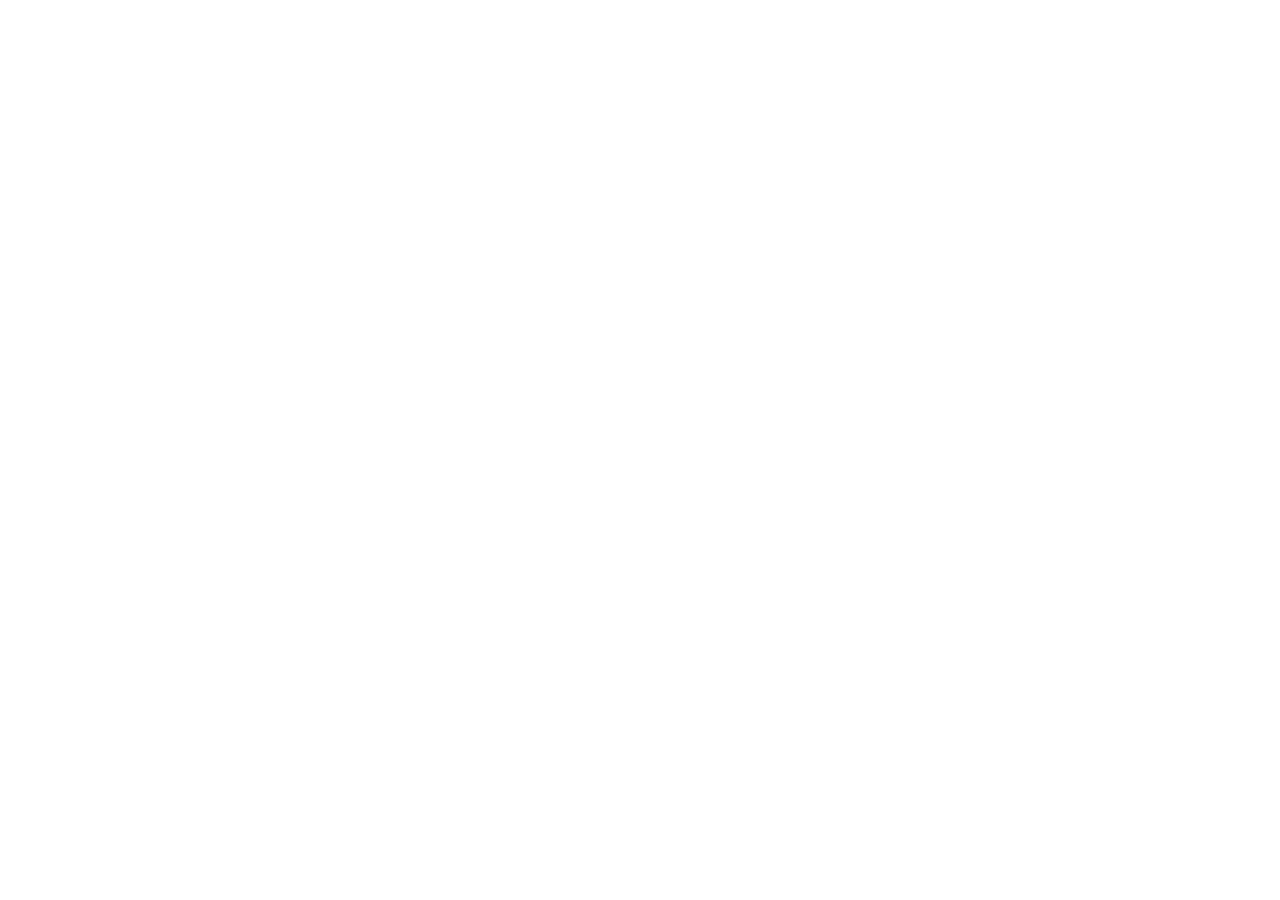
==== index.html @ d670f0f4 "xihua" ====
<!doctype html>
<html lang="zh-CN">
  <head>
    <meta charset="UTF-8" />
    <meta name="viewport" content="width=device-width, initial-scale=1.0" />
    <meta name="theme-color" content="#f7f8f2" />
    <link rel="icon" type="image/svg+xml" href="/logo.svg" />
    <title>今天吃什么</title>
  </head>
  <body>
    <div id="root"></div>
    <script>
      if (window.location.protocol === "file:" && !/[\\/]docs[\\/]index\.html$/i.test(decodeURIComponent(window.location.pathname))) {
        window.location.replace(new URL("./docs/index.html", window.location.href).href);
      }
    </script>
    <script type="module" src="/src/main.tsx"></script>
  </body>
</html>
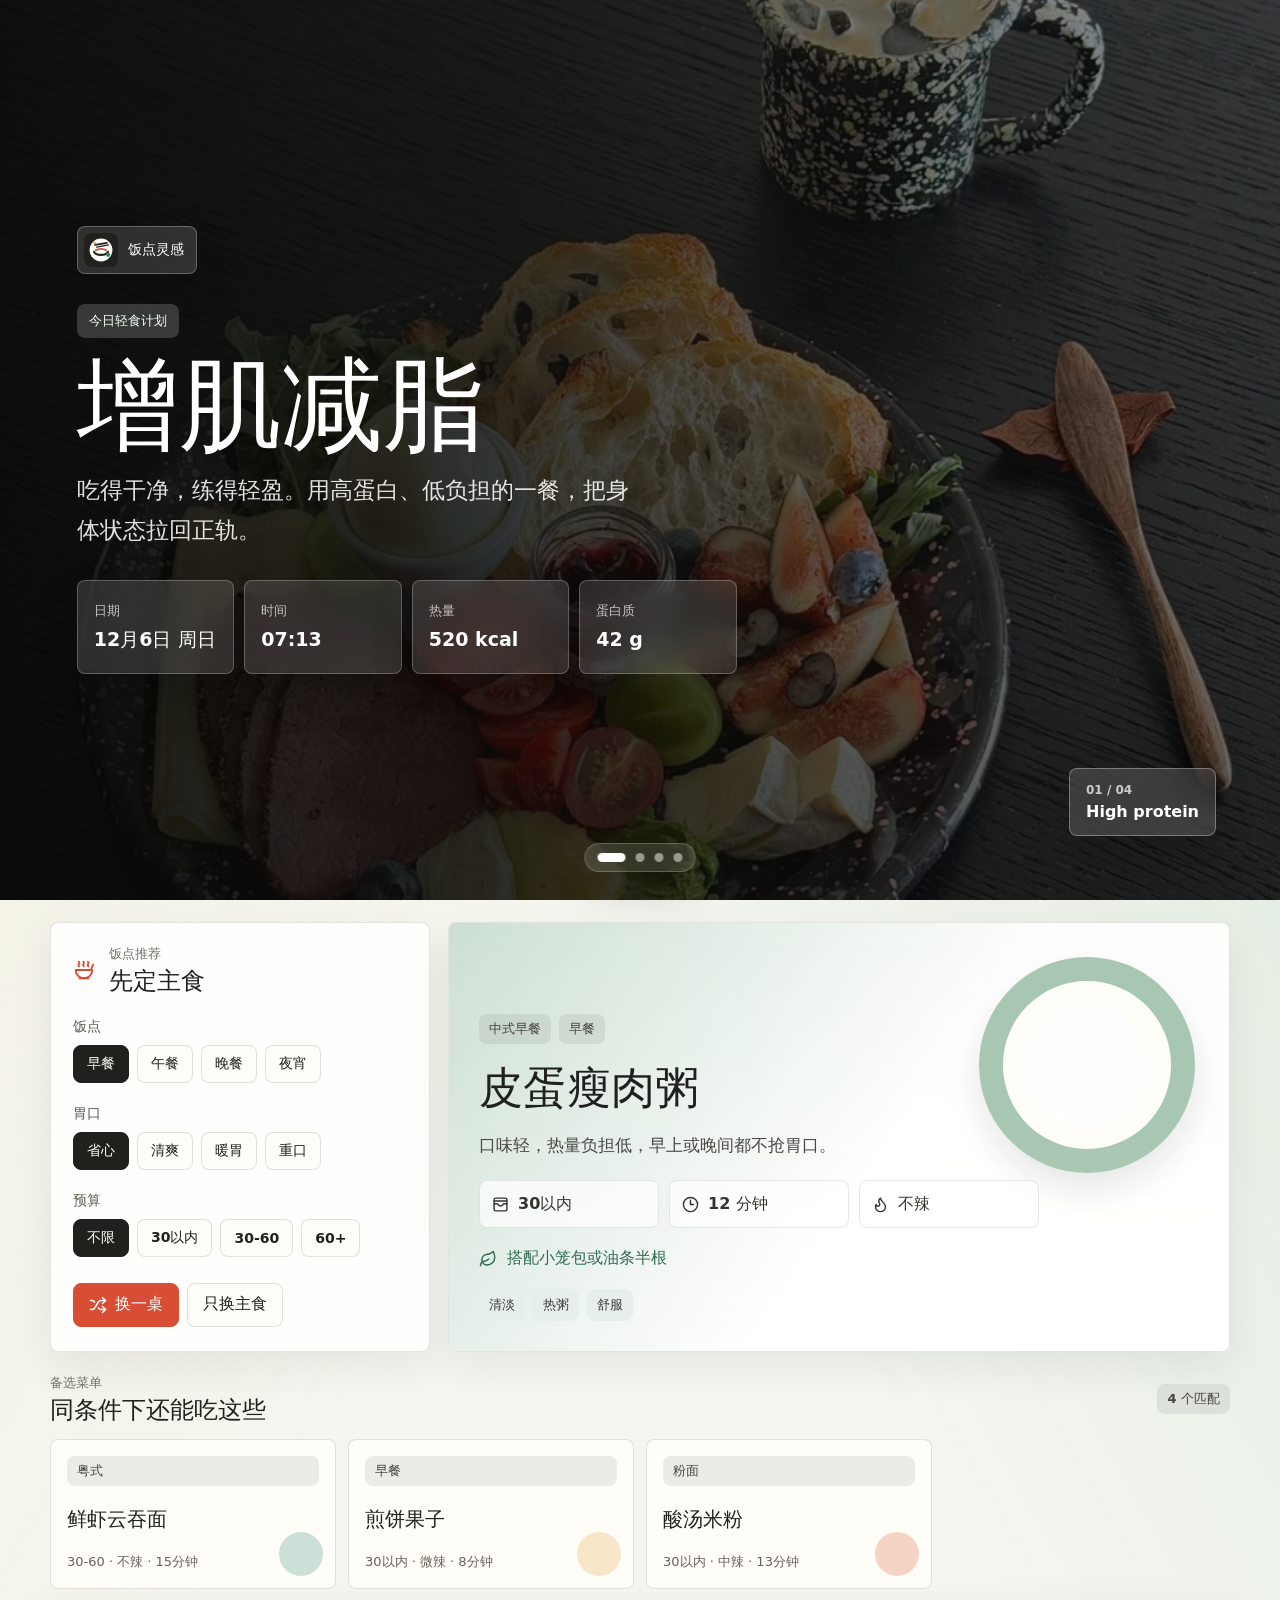
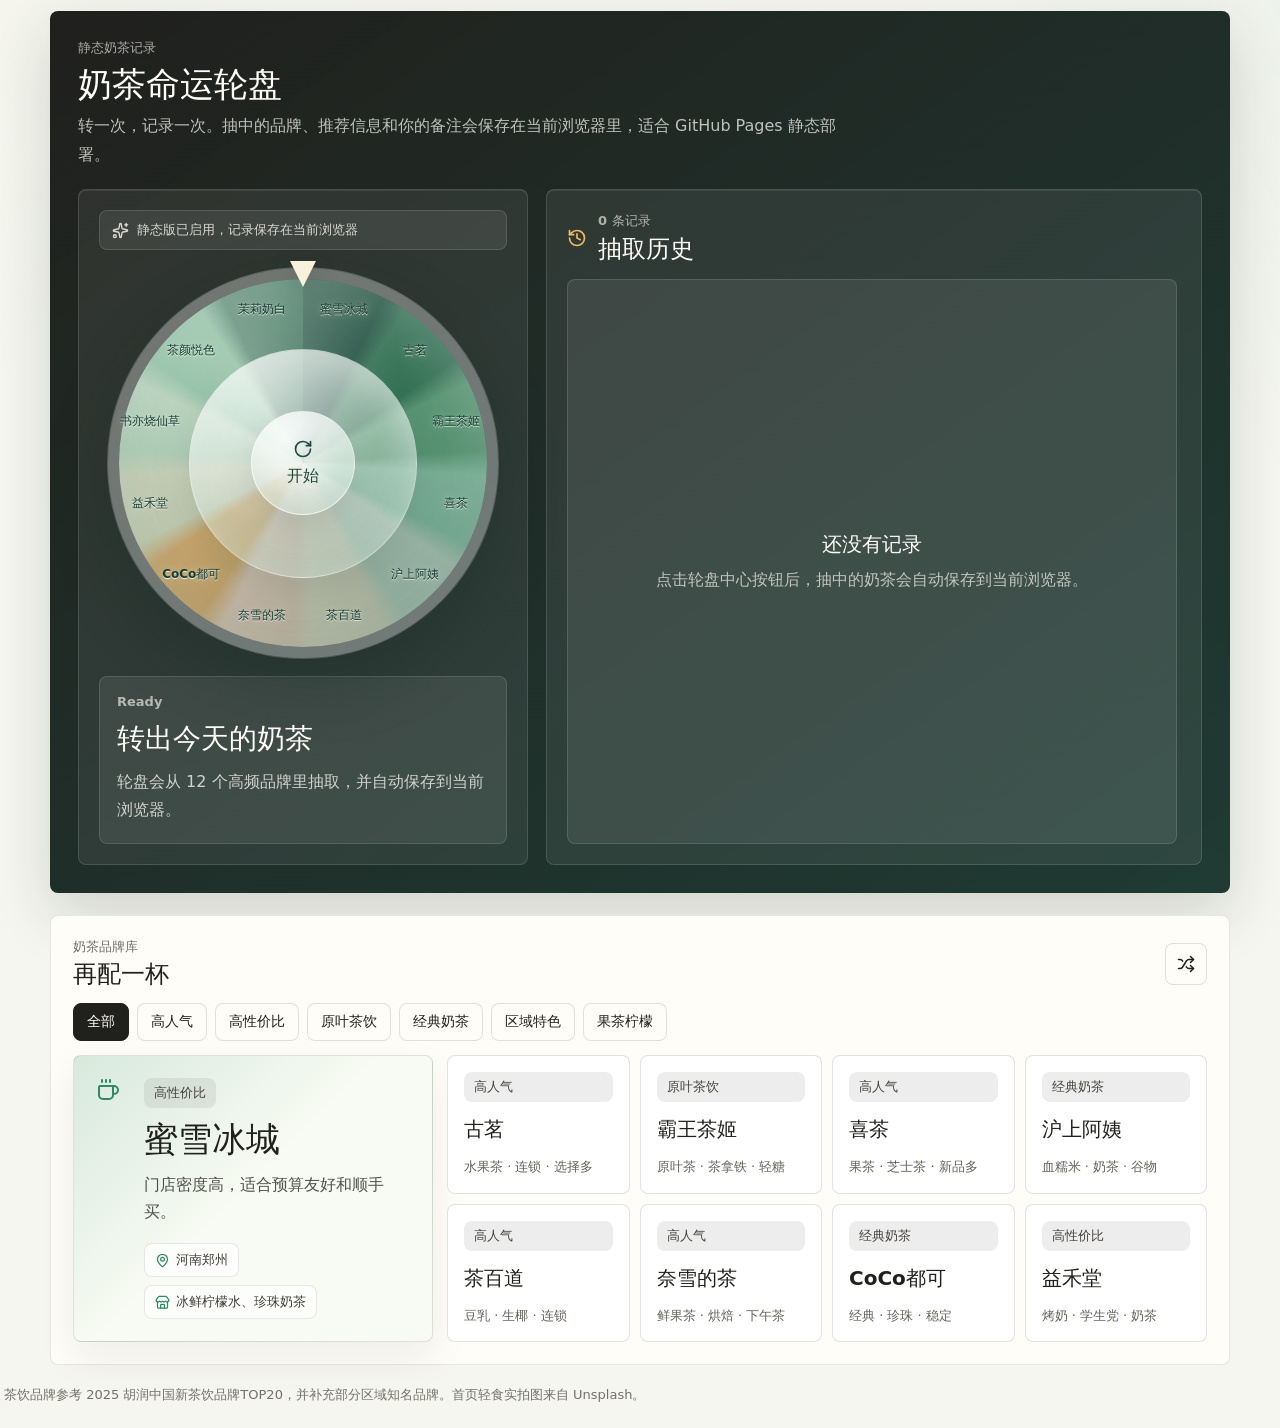
==== commit fc52d9da: "Add files via upload" ====
--- a/index.html
+++ b/index.html
@@ -4,16 +4,12 @@
     <meta charset="UTF-8" />
     <meta name="viewport" content="width=device-width, initial-scale=1.0" />
     <meta name="theme-color" content="#f7f8f2" />
-    <link rel="icon" type="image/svg+xml" href="/logo.svg" />
+    <link rel="icon" type="image/svg+xml" href="./logo.svg" />
     <title>今天吃什么</title>
+    <script defer src="./assets/static-entry-OGazrVI2.js"></script>
+    <link rel="stylesheet" href="./assets/static-entry-RUW2X39W.css">
   </head>
   <body>
     <div id="root"></div>
-    <script>
-      if (window.location.protocol === "file:" && !/[\\/]docs[\\/]index\.html$/i.test(decodeURIComponent(window.location.pathname))) {
-        window.location.replace(new URL("./docs/index.html", window.location.href).href);
-      }
-    </script>
-    <script type="module" src="/src/main.tsx"></script>
   </body>
 </html>
--- a/assets/static-entry-RUW2X39W.css
+++ b/assets/static-entry-RUW2X39W.css
@@ -0,0 +1 @@
+:root{color:#20201d;font-synthesis:none;text-rendering:optimizelegibility;-webkit-font-smoothing:antialiased;-moz-osx-font-smoothing:grayscale;background:#f7f8f2;font-family:Inter,PingFang SC,Microsoft YaHei,Noto Sans CJK SC,system-ui,sans-serif}*{box-sizing:border-box}body{background:linear-gradient(120deg,#f4eedec7,#0000 38%),linear-gradient(240deg,#2f8a6421,#0000 40%),#f4f6ef;min-width:320px;min-height:100vh;margin:0}button{font:inherit}.app-shell{width:min(100%,1920px);margin:0 auto;padding:0 0 22px}.hero-stage{background:#0c0d0b;min-height:100vh;position:relative}.hero-slider{scroll-snap-type:x mandatory;scroll-behavior:smooth;scrollbar-width:none;background:#0c0d0b;width:100%;min-height:100vh;display:flex;overflow:auto hidden}.hero-slider::-webkit-scrollbar{display:none}.app-header{scroll-snap-align:start;scroll-snap-stop:always;background:linear-gradient(90deg, #090a08d1 0%, #0d0f0ca8 38%, #0d0f0c47 68%, #0d0f0c1f 100%), linear-gradient(180deg, #0a0b092e, #0a0b0975), var(--hero-image) var(--hero-position) / cover no-repeat;min-height:100vh;box-shadow:none;border:0;border-radius:0;flex:0 0 100%;align-items:center;padding:56px clamp(24px,6vw,96px);display:flex;position:relative;overflow:hidden}.app-header:after{content:"";pointer-events:none;background:#00000038;position:absolute;inset:0}.app-header.content-right{background:linear-gradient(270deg, #090a08d6 0%, #0d0f0cad 38%, #0d0f0c47 70%, #0d0f0c1a 100%), linear-gradient(180deg, #0a0b0929, #0a0b0970), var(--hero-image) var(--hero-position) / cover no-repeat;justify-content:flex-end}.app-header.content-right .header-copy{text-align:right;align-items:flex-end}.app-header.content-right .hero-copy{justify-items:end}.app-header.content-right .hero-stats{direction:rtl}.app-header.content-right .hero-stat{text-align:left;direction:ltr}.header-copy{z-index:1;flex-direction:column;justify-content:center;align-items:flex-start;gap:30px;width:min(760px,100%);min-width:0;padding:0;display:flex;position:relative}.brand-lockup{color:#fff;-webkit-backdrop-filter:blur(14px);backdrop-filter:blur(14px);background:#ffffff24;border:1px solid #ffffff42;border-radius:8px;align-items:center;gap:10px;min-height:46px;padding:6px 12px 6px 6px;font-size:14px;font-weight:900;display:inline-flex;box-shadow:0 16px 36px #0000002e}.project-logo{width:34px;height:34px;display:block}.hero-copy{gap:18px;max-width:620px;display:grid}.hero-kicker{color:#f7fff7;-webkit-backdrop-filter:blur(12px);backdrop-filter:blur(12px);background:#ffffff2e;border-radius:8px;align-items:center;width:fit-content;min-height:34px;padding:7px 12px;font-size:13px;font-weight:950;display:inline-flex}.hero-copy p{color:#ffffffe0;max-width:560px;font-size:23px;font-weight:850;line-height:1.72}.hero-stats{grid-template-columns:repeat(4,minmax(0,1fr));gap:10px;width:min(100%,660px);display:grid}.hero-stat{-webkit-backdrop-filter:blur(14px);backdrop-filter:blur(14px);background:#ffffff21;border:1px solid #ffffff3d;border-radius:8px;align-content:center;gap:8px;min-height:94px;padding:16px;display:grid;box-shadow:0 18px 42px #0000002e}.hero-stat span{color:#ffffffb8;font-size:13px;font-weight:900}.hero-stat strong{color:#fff;font-size:19px;font-weight:950;line-height:1.25}.date-chip,.result-topline span,.section-heading>span,.drink-feature>div>span,.brand-card>span,.meal-card>span{color:#45443e;background:#20201d14;border-radius:8px;align-items:center;min-height:30px;padding:5px 10px;font-size:13px;font-weight:700;display:inline-flex}h1,h2,h3,p{margin:0}h1{letter-spacing:0;color:#fff;font-size:clamp(68px,8vw,126px);font-weight:950;line-height:.95}.hero-badge{z-index:1;-webkit-backdrop-filter:blur(14px);backdrop-filter:blur(14px);color:#fff;background:#ffffff26;border:1px solid #ffffff52;border-radius:8px;gap:5px;padding:14px 16px;display:grid;position:absolute;bottom:clamp(24px,5vw,72px);right:clamp(24px,5vw,72px);box-shadow:0 18px 40px #0000002e}.content-right .hero-badge{left:clamp(24px,5vw,72px);right:auto}.slide-dots{z-index:3;-webkit-backdrop-filter:blur(16px);backdrop-filter:blur(16px);background:#ffffff1f;border:1px solid #ffffff38;border-radius:999px;align-items:center;gap:10px;padding:9px 12px;display:inline-flex;position:absolute;bottom:28px;left:50%;transform:translate(-50%);box-shadow:0 18px 40px #0000002e}.slide-dot{cursor:pointer;background:#ffffff80;border:0;border-radius:999px;width:9px;height:9px;padding:0;transition:width .18s,background .18s,transform .18s}.slide-dot:hover,.slide-dot:focus-visible{background:#ffffffdb;outline:none;transform:scale(1.1)}.slide-dot.active{background:#fff;width:28px}.hero-badge span{color:#ffffffbd;font-size:12px;font-weight:900}.hero-badge strong{font-size:16px;font-weight:950;line-height:1.2}main{gap:22px;width:min(1180px,100% - 40px);margin:0 auto;padding-top:22px;display:grid}.decision-tool{grid-template-columns:380px minmax(0,1fr);align-items:stretch;gap:18px;display:grid}.tool-controls,.result-panel,.drink-feature{background:#ffffffdb;border:1px solid #20201d1f;border-radius:8px;box-shadow:0 16px 40px #20201d12}.tool-controls{align-content:start;gap:22px;padding:22px;display:grid}.section-title,.section-heading{justify-content:space-between;align-items:center;gap:14px;display:flex}.section-title{justify-content:flex-start}.section-title svg{color:#d94d35;flex:none}.section-title p,.section-heading p{color:#727067;font-size:13px;font-weight:800}.section-title h2,.section-heading h2{color:#20201d;letter-spacing:0;margin-top:4px;font-size:24px;line-height:1.2}.control-group{gap:9px;display:grid}.control-group>span{color:#5c5a52;font-size:14px;font-weight:800}.segmented,.drink-controls,.action-row,.tag-row,.brand-meta{flex-wrap:wrap;gap:8px;display:flex}.seg-button,.secondary-action,.icon-action,.primary-action,.meal-card,.brand-card{color:#20201d;cursor:pointer;background:#fffdf8;border:1px solid #20201d21;border-radius:8px;transition:transform .16s,border-color .16s,background .16s,box-shadow .16s}.seg-button{min-height:38px;padding:8px 13px;font-size:14px;font-weight:800}.seg-button:hover,.secondary-action:hover,.icon-action:hover,.meal-card:hover,.brand-card:hover{border-color:#d94d3573;transform:translateY(-1px);box-shadow:0 8px 18px #20201d14}.seg-button.active{color:#fffdf8;background:#20201d;border-color:#20201d}.action-row{margin-top:4px}.primary-action,.secondary-action{justify-content:center;align-items:center;gap:8px;min-height:44px;padding:10px 15px;font-weight:900;display:inline-flex}.primary-action{color:#fff;background:#d94d35;border-color:#d94d35}.primary-action:hover{transform:translateY(-1px);box-shadow:0 12px 28px #d94d3547}.result-panel{align-content:end;gap:20px;min-height:430px;padding:30px;display:grid;position:relative;overflow:hidden}.result-panel:before{content:"";background:linear-gradient(125deg, color-mix(in srgb, var(--accent) 28%, transparent), transparent 55%), linear-gradient(180deg, #fff3, #ffffffeb);pointer-events:none;position:absolute;inset:0}.result-panel:after{content:"";border:24px solid color-mix(in srgb, var(--accent) 55%, #fff);opacity:.88;border-radius:50%;width:168px;height:168px;position:absolute;top:34px;right:34px;box-shadow:inset 0 0 0 22px #fffdf8,0 16px 34px #20201d1f}.result-panel>*{z-index:1;position:relative}.result-topline{flex-wrap:wrap;gap:8px;display:flex}.result-panel h2{letter-spacing:0;max-width:520px;font-size:44px;line-height:1.08}.result-panel p{color:#4b4943;max-width:560px;font-size:17px;line-height:1.7}.meta-grid{grid-template-columns:repeat(3,minmax(120px,1fr));gap:10px;max-width:560px;display:grid}.metric{color:#34332e;background:#ffffffb8;border:1px solid #20201d1a;border-radius:8px;align-items:center;gap:9px;min-height:48px;padding:10px 12px;font-weight:850;display:flex}.metric svg,.pairing-line svg,.brand-meta svg{flex:none}.pairing-line{color:#2f6e50;align-items:center;gap:10px;font-weight:850;display:flex}.tag-row span{background:color-mix(in srgb, var(--accent) 14%, #fff);color:#3c3a35;border-radius:8px;padding:7px 10px;font-size:13px;font-weight:800}.suggestion-section,.drink-section{gap:14px;display:grid}.meal-grid{grid-template-columns:repeat(4,minmax(0,1fr));gap:12px;display:grid}.meal-card,.brand-card{text-align:left;align-content:space-between;gap:10px;min-height:150px;padding:16px;display:grid;position:relative;overflow:hidden}.meal-card:after{content:"";background:color-mix(in srgb, var(--accent) 26%, transparent);border-radius:50%;width:44px;height:44px;position:absolute;inset:auto 12px 12px auto}.meal-card strong,.brand-card strong{color:#20201d;font-size:20px;line-height:1.25}.meal-card small,.brand-card small{color:#66635b;font-size:13px;line-height:1.5}.drink-section{background:#fffdf8;border:1px solid #20201d1a;border-radius:8px;padding:22px}.icon-action{justify-content:center;align-items:center;width:42px;height:42px;display:inline-flex}.drink-layout{grid-template-columns:360px minmax(0,1fr);align-items:stretch;gap:14px;display:grid}.drink-feature{background:linear-gradient(135deg,#2f8a6429,#0000 48%),#f8fbf3;grid-template-columns:34px minmax(0,1fr);gap:14px;min-height:260px;padding:22px;display:grid}.drink-feature svg{color:#2f8a64}.drink-feature h3{letter-spacing:0;margin-top:12px;font-size:34px;line-height:1.14}.drink-feature p{color:#515049;margin-top:12px;line-height:1.7}.brand-meta{margin-top:18px}.brand-meta span{color:#3f3d38;background:#ffffffbd;border:1px solid #20201d1a;border-radius:8px;align-items:center;gap:6px;min-height:34px;padding:7px 10px;font-size:13px;font-weight:800;display:inline-flex}.brand-grid{grid-template-columns:repeat(4,minmax(0,1fr));gap:10px;display:grid}.brand-card{background:#fff;min-height:124px}.tea-wheel-section{color:#fffdf8;background:linear-gradient(145deg,#20201df5,#1f3d35eb),#20201d;border-radius:8px;gap:20px;padding:28px;display:grid;box-shadow:0 22px 58px #20201d29}.tea-wheel-heading{gap:8px;max-width:760px;display:grid}.tea-wheel-heading>span,.history-title span,.wheel-result>span,.spin-record-main>span{color:#fffdf89e;font-size:13px;font-weight:900}.tea-wheel-heading h2{color:#fffdf8;font-size:34px;line-height:1.15}.tea-wheel-heading p{color:#fffdf8b8;font-size:16px;line-height:1.8}.tea-wheel-layout{grid-template-columns:minmax(340px,450px) minmax(0,1fr);align-items:stretch;gap:18px;display:grid}.wheel-panel,.spin-history-panel{background:#ffffff12;border:1px solid #ffffff21;border-radius:8px;box-shadow:inset 0 1px #ffffff14}.wheel-panel{justify-items:center;gap:18px;padding:20px;display:grid}.wheel-status{color:#fffdf8cc;background:#ffffff14;border:1px solid #ffffff21;border-radius:8px;justify-self:stretch;align-items:center;gap:8px;min-height:40px;padding:9px 12px;font-size:13px;font-weight:850;display:flex}.wheel-stage{aspect-ratio:1;place-items:center;width:min(100%,390px);display:grid;position:relative}.wheel-pointer{z-index:3;filter:drop-shadow(0 8px 12px #112d223d);border-top:26px solid #f8f1dc;border-left:13px solid #0000;border-right:13px solid #0000;width:0;height:0;position:absolute;top:-7px;left:50%;transform:translate(-50%)}.tea-wheel{--label-radius:158px;background:conic-gradient(var(--wheel-gradient));-webkit-backdrop-filter:blur(12px)saturate(1.16);background-clip:padding-box;border:11px solid #ffffff52;border-radius:50%;width:100%;height:100%;transition:transform 3.25s cubic-bezier(.12,.74,.18,1);position:relative;box-shadow:0 26px 60px #0b211a42,0 0 0 1px #ffffff3d,inset 0 22px 48px #fff3,inset 0 -22px 48px #1e534124}.tea-wheel:before{content:"";z-index:1;pointer-events:none;background:radial-gradient(circle at 34% 24%,#fffdf861,#0000 42%),radial-gradient(circle at 70% 78%,#1f524129,#0000 48%),linear-gradient(135deg,#ffffff29,#0000 46%,#19463614);border-radius:50%;position:absolute;inset:0}.tea-wheel:after{content:"";z-index:3;-webkit-backdrop-filter:blur(18px)saturate(1.2);background:radial-gradient(circle at 34% 26%,#ffffff9e,#eff9f25c 52%,#dff1e742);border:1px solid #ffffff61;border-radius:50%;position:absolute;inset:19%;box-shadow:inset 0 20px 36px #ffffff80,inset 0 -24px 46px #397a5c21,0 18px 42px #19463626}.wheel-label{z-index:2;color:#143c31;text-align:center;text-shadow:0 1px #fffdf8cc,0 0 10px #fffdf861;pointer-events:none;width:74px;font-size:12px;font-weight:950;line-height:1.15;position:absolute;top:50%;left:50%}.wheel-spin-button{z-index:4;color:#1f4a3c;cursor:pointer;-webkit-backdrop-filter:blur(16px)saturate(1.22);background:radial-gradient(circle at 35% 24%,#ffffffc7,#ebf7ef57 58%,#d5ebe042),#ffffff3d;border:1px solid #ffffff80;border-radius:50%;flex-direction:column;justify-content:center;align-items:center;gap:7px;width:104px;height:104px;font-weight:950;transition:transform .18s,box-shadow .18s;display:inline-flex;position:absolute;box-shadow:0 18px 40px #0e2e242e,inset 0 16px 26px #ffffff70,inset 0 -14px 26px #457e6324}.wheel-spin-button:hover:not(:disabled){transform:scale(1.03);box-shadow:0 22px 48px #0e2e243d,inset 0 18px 28px #ffffff80,inset 0 -14px 26px #457e6329}.wheel-spin-button:disabled{cursor:wait;opacity:.76}.wheel-spin-button svg{transition:transform .32s}.wheel-spin-button:disabled svg{animation:.9s linear infinite wheel-button-spin}@keyframes wheel-button-spin{to{transform:rotate(360deg)}}.wheel-result{background:#ffffff14;border:1px solid #ffffff21;border-radius:8px;justify-self:stretch;gap:10px;min-height:168px;padding:17px;display:grid}.wheel-result h3{color:#fffdf8;font-size:28px;line-height:1.12}.wheel-result p{color:#fffdf8c2;line-height:1.7}.wheel-result div{flex-wrap:wrap;gap:8px;display:flex}.wheel-result strong{color:#fffdf8e0;background:#ffffff1a;border-radius:8px;align-items:center;min-height:32px;padding:6px 9px;font-size:13px;display:inline-flex}.spin-history-panel{grid-template-rows:auto minmax(0,1fr);gap:14px;min-height:100%;padding:20px;display:grid}.history-title{align-items:center;gap:11px;display:flex}.history-title svg{color:#f1ba62}.history-title h3{color:#fffdf8;margin-top:3px;font-size:24px}.spin-record-list{gap:12px;max-height:650px;padding-right:4px;display:grid;overflow:auto}.empty-records,.spin-record{background:#ffffff14;border:1px solid #ffffff21;border-radius:8px}.empty-records{text-align:center;place-content:center;gap:8px;min-height:180px;padding:24px;display:grid}.empty-records strong{font-size:20px}.empty-records span{color:#fffdf8ad;line-height:1.7}.spin-record{gap:12px;padding:15px;display:grid}.spin-record-main{gap:6px;display:grid}.spin-record-main h4{color:#fffdf8;margin:0;font-size:21px}.spin-record-main p{color:#fffdf8ad;line-height:1.6}.spin-record textarea{resize:vertical;color:#fffdf8;width:100%;min-height:80px;font:inherit;background:#00000029;border:1px solid #ffffff24;border-radius:8px;padding:10px 12px;line-height:1.5}.spin-record textarea::placeholder{color:#fffdf86b}.record-actions{flex-wrap:wrap;gap:8px;display:flex}.record-actions button{color:#fffdf8;cursor:pointer;background:#ffffff1f;border:1px solid #ffffff29;border-radius:8px;align-items:center;gap:7px;min-height:38px;padding:8px 11px;font-weight:850;display:inline-flex}.record-actions button:hover{background:#ffffff2e}.record-actions .ghost-danger{color:#ffd8cd}footer{color:#747169;padding:20px 4px 0;font-size:13px;line-height:1.6}@media (width<=980px){.decision-tool,.drink-layout{grid-template-columns:1fr}.app-header{background:linear-gradient(90deg, #090a08db 0%, #0d0f0c94 58%, #0d0f0c33 100%), linear-gradient(180deg, #0a0b0938, #0a0b0985), var(--hero-image) var(--hero-position) / cover no-repeat;min-height:100vh}.app-header.content-right{background:linear-gradient(270deg, #090a08db 0%, #0d0f0c99 56%, #0d0f0c33 100%), linear-gradient(180deg, #0a0b0938, #0a0b0985), var(--hero-image) var(--hero-position) / cover no-repeat}.meal-grid,.brand-grid,.tea-wheel-layout{grid-template-columns:repeat(2,minmax(0,1fr))}.tea-wheel-layout{grid-template-columns:1fr}.spin-record-list{max-height:none}}@media (width<=640px){.app-shell{width:100%;padding-top:0}.app-header{background:linear-gradient(180deg, #070807c7 0%, #0708079e 44%, #070807c2 100%), var(--hero-image) center / cover no-repeat;min-height:100vh;padding:24px 18px}.app-header.content-right{background:linear-gradient(180deg, #070807c7 0%, #0708079e 44%, #070807c2 100%), var(--hero-image) center / cover no-repeat;justify-content:flex-start}.app-header.content-right .header-copy,.app-header.content-right .hero-copy{text-align:left;place-items:flex-start start}.app-header.content-right .hero-stats{direction:ltr}.tool-controls,.result-panel,.drink-section{padding:18px}h1{font-size:54px}.hero-copy p,.result-panel p{font-size:16px}.header-copy{gap:20px;padding:0}.hero-stats{grid-template-columns:repeat(2,minmax(0,1fr))}.hero-stat{min-height:82px;padding:12px}.hero-stat strong{font-size:16px}.hero-badge{bottom:66px;right:18px}.content-right .hero-badge{left:auto;right:18px}.slide-dots{bottom:18px}.result-panel{min-height:390px}.result-panel:after{display:none}.result-panel h2{font-size:34px}.meta-grid,.meal-grid,.brand-grid{grid-template-columns:1fr}.tea-wheel-section{padding:18px}.tea-wheel-heading h2{font-size:28px}.wheel-stage{width:min(100%,320px)}.tea-wheel{--label-radius:126px;border-width:8px}.wheel-label{width:58px;font-size:10px}.wheel-spin-button{width:88px;height:88px}.wheel-result{min-height:150px}.primary-action,.secondary-action{width:100%}}
